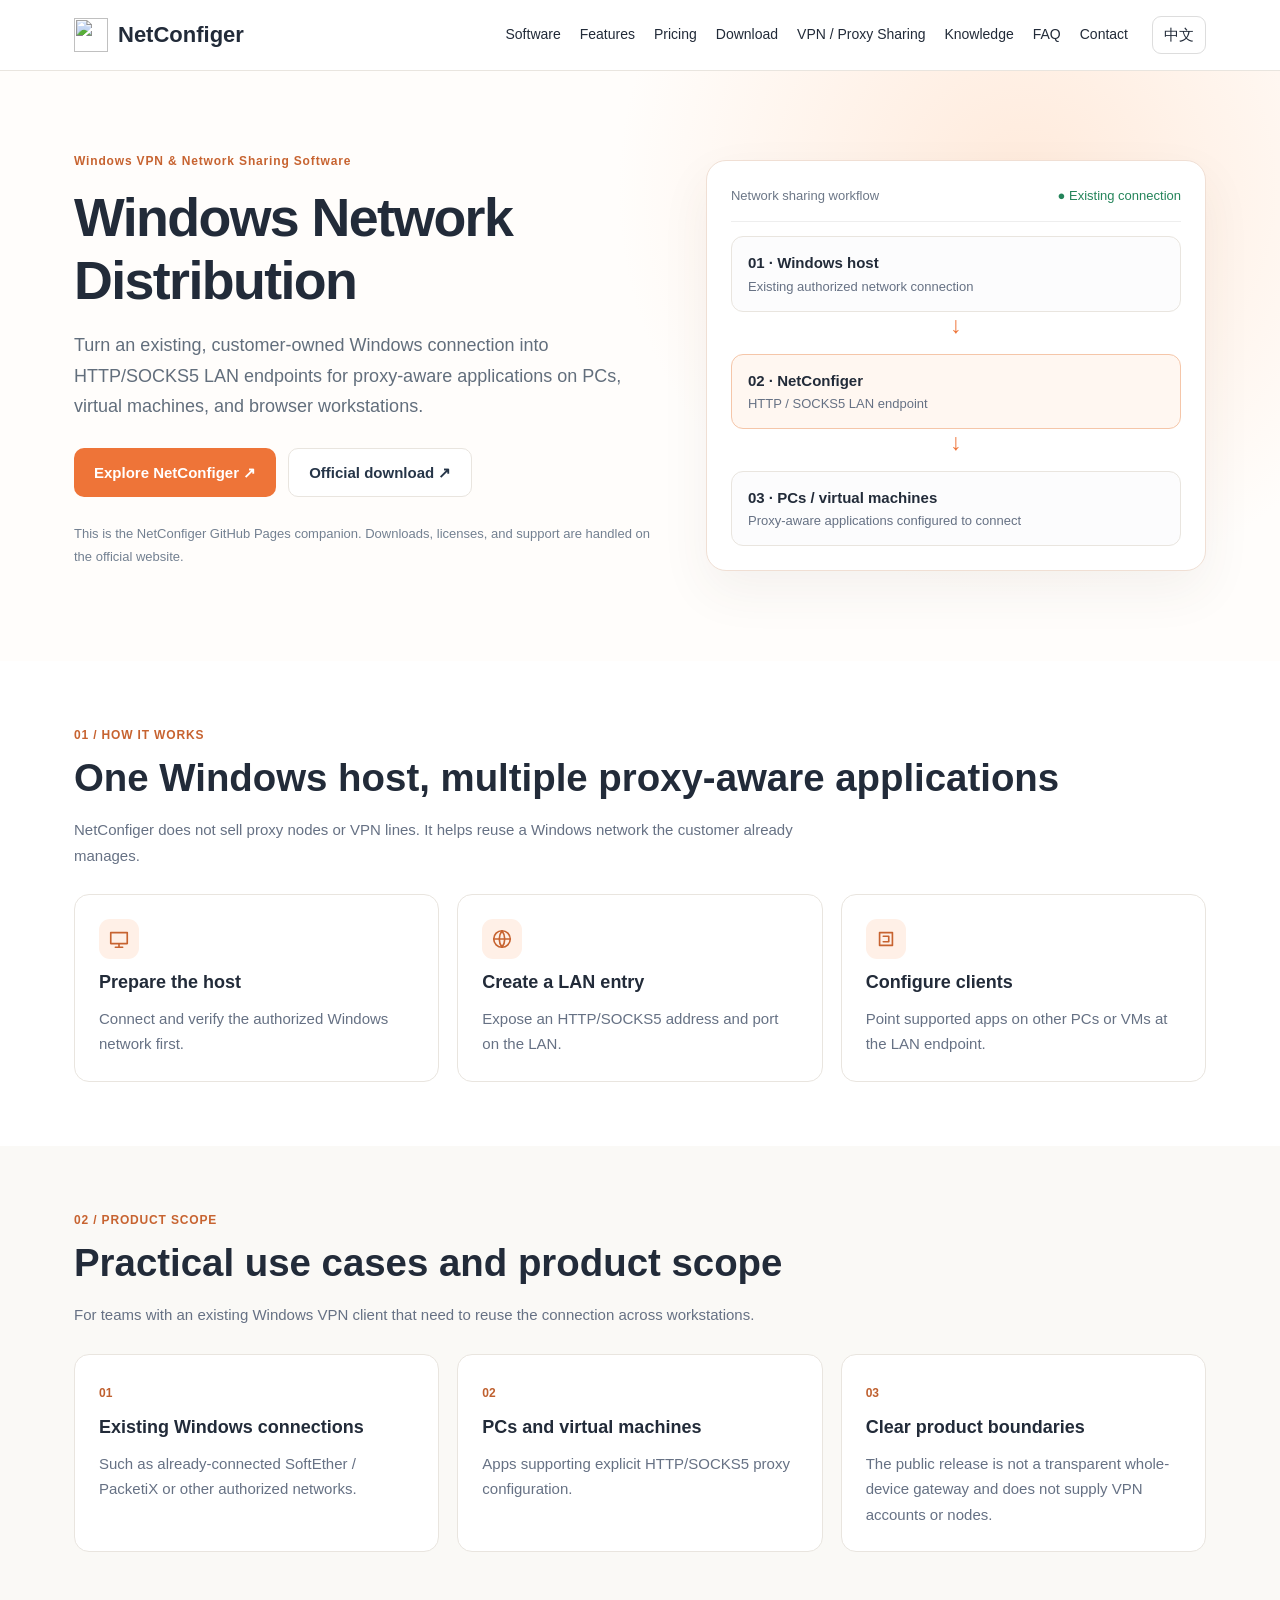
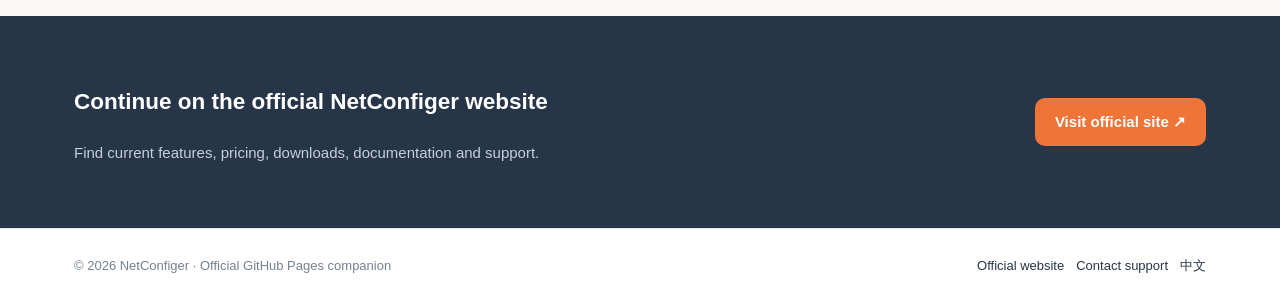
==== en.html @ 8b3f2f4a "Add files via upload" ====
<!doctype html><html lang="en"><head><meta charset="utf-8"><meta name="viewport" content="width=device-width,initial-scale=1"><title>Windows Network Distribution | NetConfiger</title><meta name="description" content="Turn an existing, customer-owned Windows connection into HTTP/SOCKS5 LAN endpoints for proxy-aware applications on PCs, virtual machines, and browser workstations."><link rel="icon" href="https://netconfiger.com/favicon.ico"><link rel="stylesheet" href="assets/site.css"><link rel="alternate" hreflang="zh-CN" href="https://netconfiger.github.io/netconfiger/index.html"><link rel="alternate" hreflang="en" href="https://netconfiger.github.io/netconfiger/en.html"></head><body><header class="header"><div class="wrap head"><a class="brand" href="https://netconfiger.com/"><img src="https://netconfiger.com/favicon.ico" alt="" width="34" height="34">NetConfiger</a><nav class="nav"><a href="https://netconfiger.com/">Software</a><a href="https://netconfiger.com/#features">Features</a><a href="https://netconfiger.com/#pricing">Pricing</a><a href="https://netconfiger.com/#download">Download</a><a href="https://netconfiger.com/">VPN / Proxy Sharing</a><a href="https://netconfiger.com/#knowledge">Knowledge</a><a href="https://netconfiger.com/#faq">FAQ</a><a href="https://netconfiger.com/#contact">Contact</a></nav><a class="lang" href="index.html" hreflang="zh-CN">中文</a></div></header><main><section class="hero"><div class="wrap hero-grid"><div><div class="eyebrow">Windows VPN & Network Sharing Software</div><h1>Windows Network Distribution</h1><p class="lead">Turn an existing, customer-owned Windows connection into HTTP/SOCKS5 LAN endpoints for proxy-aware applications on PCs, virtual machines, and browser workstations.</p><div class="actions"><a class="btn" href="https://netconfiger.com/">Explore NetConfiger ↗</a><a class="btn secondary" href="https://netconfiger.com/#download">Official download ↗</a></div><p class="small">This is the NetConfiger GitHub Pages companion. Downloads, licenses, and support are handled on the official website.</p></div><div class="panel"><div class="panel-title"><span>Network sharing workflow</span><span class="status">● Existing connection</span></div><div class="node "><b>01 · Windows host</b><span>Existing authorized network connection</span></div><div class="arrow">↓</div><div class="node accent"><b>02 · NetConfiger</b><span>HTTP / SOCKS5 LAN endpoint</span></div><div class="arrow">↓</div><div class="node "><b>03 · PCs / virtual machines</b><span>Proxy-aware applications configured to connect</span></div></div></div></section><section class="section white" id="features"><div class="wrap"><div class="eyebrow">01 / HOW IT WORKS</div><h2>One Windows host, multiple proxy-aware applications</h2><p class="intro">NetConfiger does not sell proxy nodes or VPN lines. It helps reuse a Windows network the customer already manages.</p><div class="cards"><article class="card"><span class="icon"><svg viewBox="0 0 24 24" aria-hidden="true"><path d="M3 5h18v12H3zM8 21h8M12 17v4"/></svg></span><h3>Prepare the host</h3><p>Connect and verify the authorized Windows network first.</p></article><article class="card"><span class="icon"><svg viewBox="0 0 24 24" aria-hidden="true"><circle cx="12" cy="12" r="9"/><path d="M3 12h18M12 3a15 15 0 0 1 0 18M12 3a15 15 0 0 0 0 18"/></svg></span><h3>Create a LAN entry</h3><p>Expose an HTTP/SOCKS5 address and port on the LAN.</p></article><article class="card"><span class="icon"><svg viewBox="0 0 24 24" aria-hidden="true"><path d="M5 5h14v14H5zM9 9h6v6H9"/></svg></span><h3>Configure clients</h3><p>Point supported apps on other PCs or VMs at the LAN endpoint.</p></article></div></div></section><section class="section"><div class="wrap"><div class="eyebrow">02 / PRODUCT SCOPE</div><h2>Practical use cases and product scope</h2><p class="intro">For teams with an existing Windows VPN client that need to reuse the connection across workstations.</p><div class="cards"><article class="card"><span class="number">01</span><h3>Existing Windows connections</h3><p>Such as already-connected SoftEther / PacketiX or other authorized networks.</p></article><article class="card"><span class="number">02</span><h3>PCs and virtual machines</h3><p>Apps supporting explicit HTTP/SOCKS5 proxy configuration.</p></article><article class="card"><span class="number">03</span><h3>Clear product boundaries</h3><p>The public release is not a transparent whole-device gateway and does not supply VPN accounts or nodes.</p></article></div></div></section><section class="cta"><div class="wrap"><div><h2>Continue on the official NetConfiger website</h2><p>Find current features, pricing, downloads, documentation and support.</p></div><a class="btn" href="https://netconfiger.com/">Visit official site ↗</a></div></section></main><footer class="footer"><div class="wrap foot"><span>© 2026 NetConfiger · Official GitHub Pages companion</span><span><a href="https://netconfiger.com/">Official website</a><a href="https://netconfiger.com/#contact">Contact support</a><a href="index.html">中文</a></span></div></footer></body></html>
---- assets/site.css ----
*{box-sizing:border-box}html{scroll-behavior:smooth}body{margin:0;background:#faf9f6;color:#222b39;font:15px/1.7 -apple-system,BlinkMacSystemFont,"Segoe UI","Microsoft YaHei",sans-serif}a{text-decoration:none;color:inherit}a:hover{color:#e66c30}.wrap{max-width:1180px;padding:0 24px;margin:auto}.header{background:#fff;border-bottom:1px solid #e9e5df;position:sticky;top:0;z-index:10}.head{min-height:70px;display:flex;align-items:center;gap:24px}.brand{font-size:22px;font-weight:800;display:flex;align-items:center;gap:10px;white-space:nowrap}.brand img{width:34px;height:34px;object-fit:contain}.nav{margin-left:auto;display:flex;gap:19px;align-items:center;font-size:14px}.nav a{white-space:nowrap}.lang{border:1px solid #ddd;border-radius:9px;padding:5px 11px}.hero{padding:80px 0;background:radial-gradient(circle at 80% 20%,#ffeadb,transparent 36%),#fffdfb}.hero-grid{display:grid;grid-template-columns:1.08fr .92fr;gap:45px;align-items:center}.eyebrow{font-weight:800;letter-spacing:.07em;color:#c76330;font-size:12px}.hero h1{font-size:clamp(38px,4.2vw,60px);line-height:1.17;letter-spacing:-.03em;margin:15px 0}.lead{font-size:18px;color:#626e7c}.actions{display:flex;flex-wrap:wrap;gap:12px;margin:26px 0}.btn{background:#ee7438;color:white!important;border-radius:10px;padding:11px 20px;font-weight:700;display:inline-flex;align-items:center;gap:7px}.btn.secondary{background:white;border:1px solid #e9e5df;color:#263548!important}.small{color:#738091;font-size:13px}.panel{background:white;border:1px solid #f0dfd4;border-radius:20px;padding:24px;box-shadow:0 20px 50px #4a3c2a10}.panel-title{display:flex;justify-content:space-between;gap:10px;font-size:13px;color:#6c7787;border-bottom:1px solid #eee;padding-bottom:14px}.status{color:#24845a}.node{background:#fcfcfd;border:1px solid #e9e5df;border-radius:12px;margin-top:14px;padding:13px 16px}.node.accent{background:#fff7f1;border-color:#f5c6a9}.node b,.node span{display:block}.node span{font-size:13px;color:#667184}.arrow{text-align:center;color:#ee7438;font-size:23px;line-height:1.2}.section{padding:64px 0}.section.white{background:white}.section h2{font-size:clamp(27px,3vw,39px);line-height:1.25;margin:9px 0 12px}.intro{color:#667184;max-width:760px}.cards{display:grid;grid-template-columns:repeat(3,1fr);gap:18px;margin-top:26px}.card{background:#fff;border:1px solid #e9e5df;border-radius:15px;padding:24px}.card h3{font-size:18px;margin:8px 0}.card p{margin:0;color:#667184}.icon{display:inline-flex;align-items:center;justify-content:center;width:40px;height:40px;border-radius:11px;background:#fff0e7;color:#c76330}.icon svg{width:22px;height:22px;stroke:currentColor;fill:none;stroke-width:1.8;stroke-linecap:round;stroke-linejoin:round}.number{color:#bf602f;font-size:12px;font-weight:800}.cta{background:#263548;color:white;padding:48px 0}.cta .wrap{display:flex;align-items:center;justify-content:space-between;gap:22px}.cta p{color:#c5d0dc}.footer{background:white;border-top:1px solid #e9e5df;padding:26px 0;color:#758091;font-size:13px}.foot{display:flex;justify-content:space-between;gap:20px;flex-wrap:wrap}.foot a{margin-left:12px;color:#263548}@media(max-width:1080px){.nav{gap:11px;font-size:12px}}@media(max-width:850px){.nav{display:none}.lang{margin-left:auto}.hero-grid{grid-template-columns:1fr}.cards{grid-template-columns:1fr}.cta .wrap{flex-direction:column;align-items:flex-start}.hero{padding:55px 0}}@media(max-width:480px){.wrap{padding:0 17px}.hero h1{font-size:36px}.lead{font-size:16px}.section{padding:48px 0}}
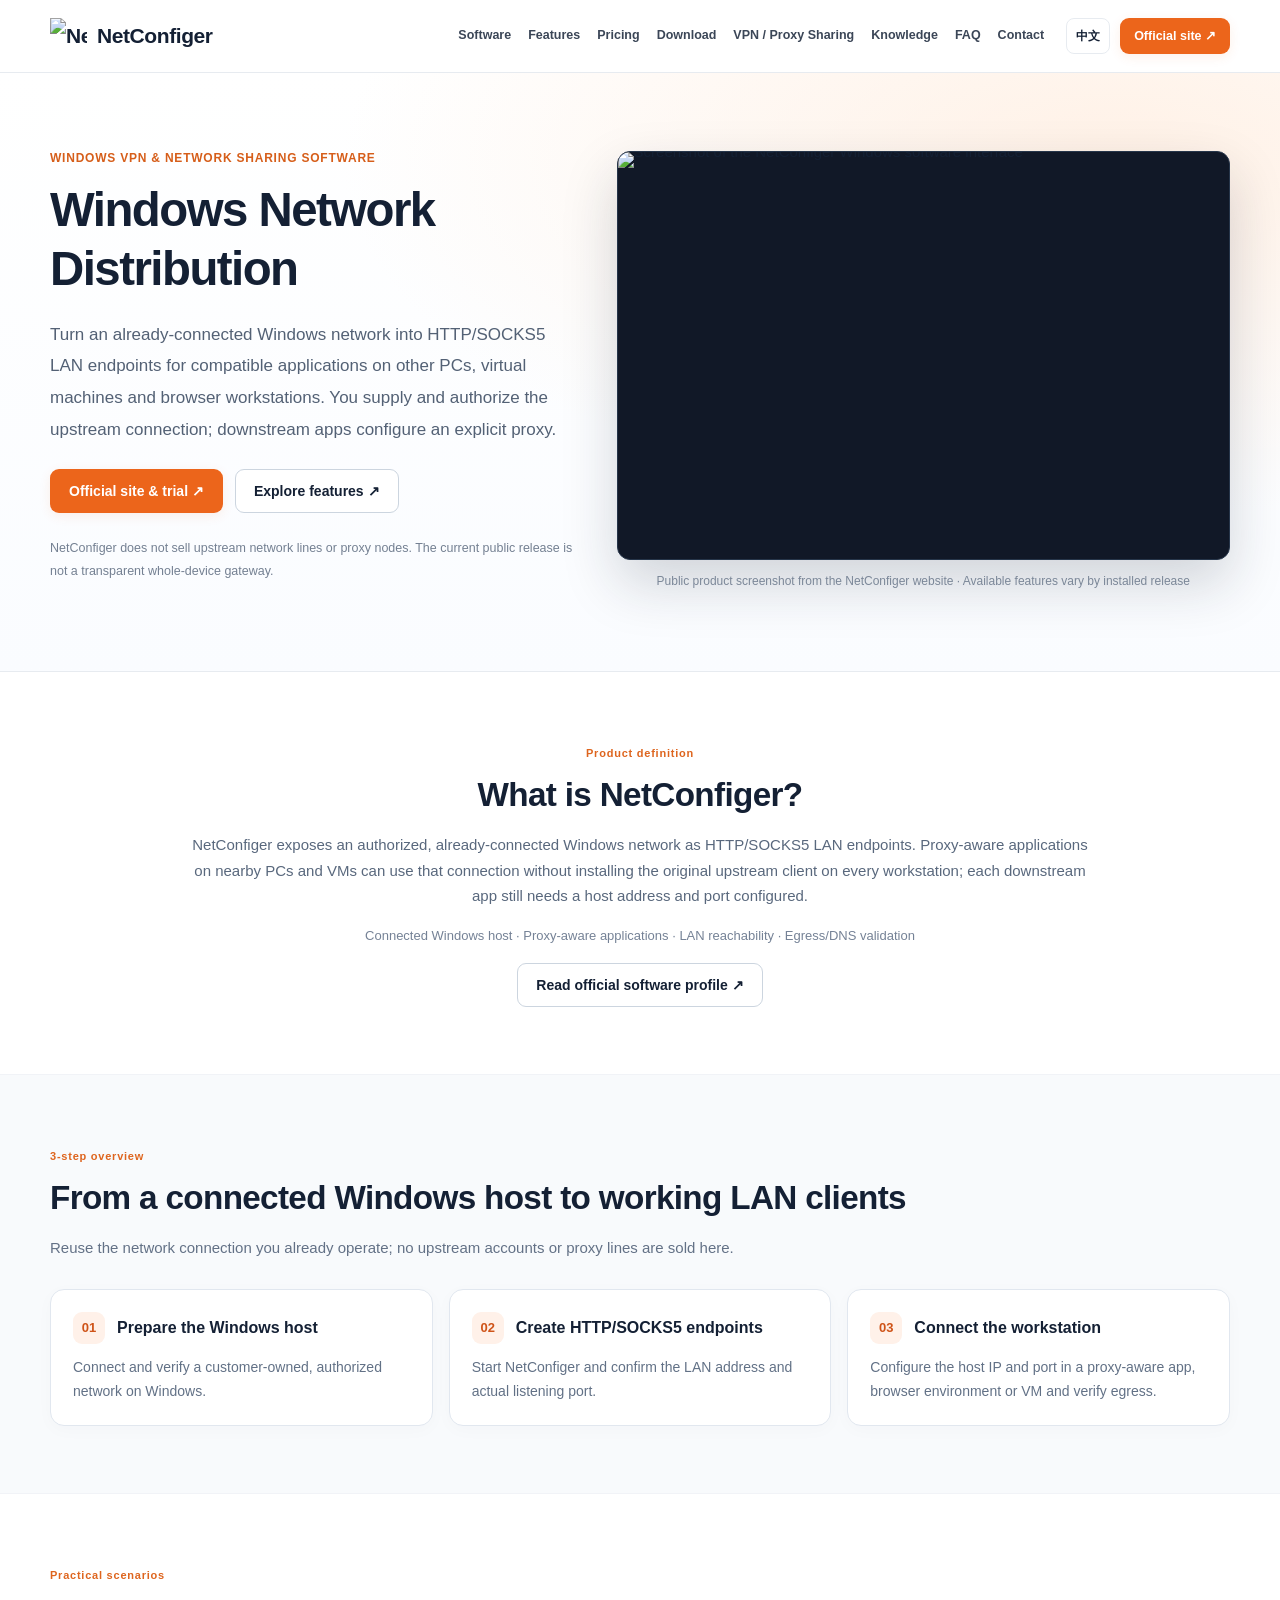
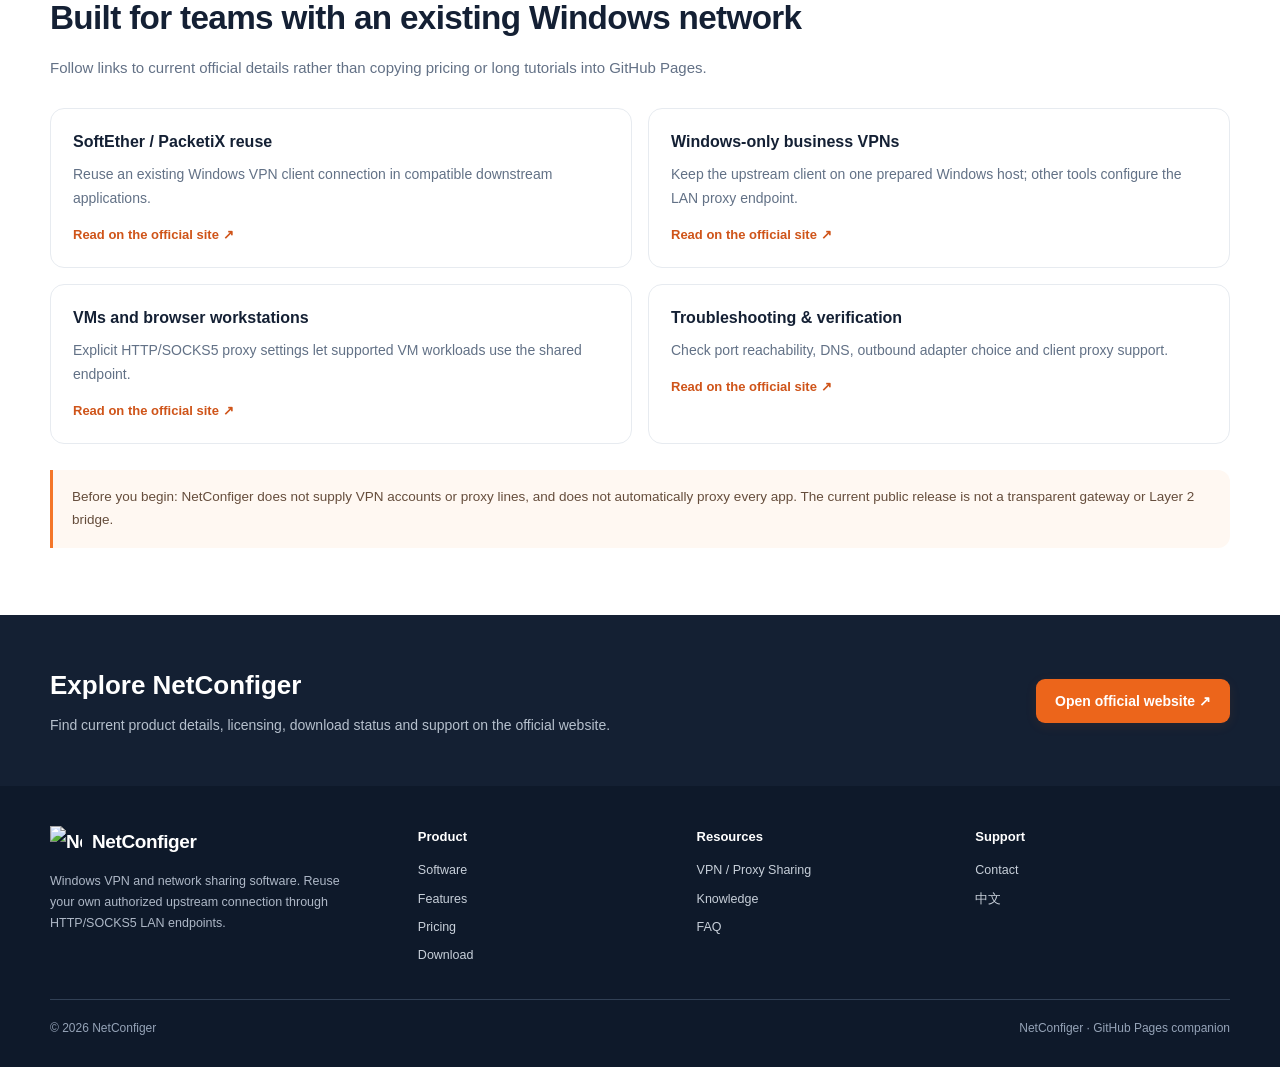
==== commit 73c73640: "Add files via upload" ====
--- a/en.html
+++ b/en.html
@@ -1 +1,43 @@
-<!doctype html><html lang="en"><head><meta charset="utf-8"><meta name="viewport" content="width=device-width,initial-scale=1"><title>Windows Network Distribution | NetConfiger</title><meta name="description" content="Turn an existing, customer-owned Windows connection into HTTP/SOCKS5 LAN endpoints for proxy-aware applications on PCs, virtual machines, and browser workstations."><link rel="icon" href="https://netconfiger.com/favicon.ico"><link rel="stylesheet" href="assets/site.css"><link rel="alternate" hreflang="zh-CN" href="https://netconfiger.github.io/netconfiger/index.html"><link rel="alternate" hreflang="en" href="https://netconfiger.github.io/netconfiger/en.html"></head><body><header class="header"><div class="wrap head"><a class="brand" href="https://netconfiger.com/"><img src="https://netconfiger.com/favicon.ico" alt="" width="34" height="34">NetConfiger</a><nav class="nav"><a href="https://netconfiger.com/">Software</a><a href="https://netconfiger.com/#features">Features</a><a href="https://netconfiger.com/#pricing">Pricing</a><a href="https://netconfiger.com/#download">Download</a><a href="https://netconfiger.com/">VPN / Proxy Sharing</a><a href="https://netconfiger.com/#knowledge">Knowledge</a><a href="https://netconfiger.com/#faq">FAQ</a><a href="https://netconfiger.com/#contact">Contact</a></nav><a class="lang" href="index.html" hreflang="zh-CN">中文</a></div></header><main><section class="hero"><div class="wrap hero-grid"><div><div class="eyebrow">Windows VPN & Network Sharing Software</div><h1>Windows Network Distribution</h1><p class="lead">Turn an existing, customer-owned Windows connection into HTTP/SOCKS5 LAN endpoints for proxy-aware applications on PCs, virtual machines, and browser workstations.</p><div class="actions"><a class="btn" href="https://netconfiger.com/">Explore NetConfiger ↗</a><a class="btn secondary" href="https://netconfiger.com/#download">Official download ↗</a></div><p class="small">This is the NetConfiger GitHub Pages companion. Downloads, licenses, and support are handled on the official website.</p></div><div class="panel"><div class="panel-title"><span>Network sharing workflow</span><span class="status">● Existing connection</span></div><div class="node "><b>01 · Windows host</b><span>Existing authorized network connection</span></div><div class="arrow">↓</div><div class="node accent"><b>02 · NetConfiger</b><span>HTTP / SOCKS5 LAN endpoint</span></div><div class="arrow">↓</div><div class="node "><b>03 · PCs / virtual machines</b><span>Proxy-aware applications configured to connect</span></div></div></div></section><section class="section white" id="features"><div class="wrap"><div class="eyebrow">01 / HOW IT WORKS</div><h2>One Windows host, multiple proxy-aware applications</h2><p class="intro">NetConfiger does not sell proxy nodes or VPN lines. It helps reuse a Windows network the customer already manages.</p><div class="cards"><article class="card"><span class="icon"><svg viewBox="0 0 24 24" aria-hidden="true"><path d="M3 5h18v12H3zM8 21h8M12 17v4"/></svg></span><h3>Prepare the host</h3><p>Connect and verify the authorized Windows network first.</p></article><article class="card"><span class="icon"><svg viewBox="0 0 24 24" aria-hidden="true"><circle cx="12" cy="12" r="9"/><path d="M3 12h18M12 3a15 15 0 0 1 0 18M12 3a15 15 0 0 0 0 18"/></svg></span><h3>Create a LAN entry</h3><p>Expose an HTTP/SOCKS5 address and port on the LAN.</p></article><article class="card"><span class="icon"><svg viewBox="0 0 24 24" aria-hidden="true"><path d="M5 5h14v14H5zM9 9h6v6H9"/></svg></span><h3>Configure clients</h3><p>Point supported apps on other PCs or VMs at the LAN endpoint.</p></article></div></div></section><section class="section"><div class="wrap"><div class="eyebrow">02 / PRODUCT SCOPE</div><h2>Practical use cases and product scope</h2><p class="intro">For teams with an existing Windows VPN client that need to reuse the connection across workstations.</p><div class="cards"><article class="card"><span class="number">01</span><h3>Existing Windows connections</h3><p>Such as already-connected SoftEther / PacketiX or other authorized networks.</p></article><article class="card"><span class="number">02</span><h3>PCs and virtual machines</h3><p>Apps supporting explicit HTTP/SOCKS5 proxy configuration.</p></article><article class="card"><span class="number">03</span><h3>Clear product boundaries</h3><p>The public release is not a transparent whole-device gateway and does not supply VPN accounts or nodes.</p></article></div></div></section><section class="cta"><div class="wrap"><div><h2>Continue on the official NetConfiger website</h2><p>Find current features, pricing, downloads, documentation and support.</p></div><a class="btn" href="https://netconfiger.com/">Visit official site ↗</a></div></section></main><footer class="footer"><div class="wrap foot"><span>© 2026 NetConfiger · Official GitHub Pages companion</span><span><a href="https://netconfiger.com/">Official website</a><a href="https://netconfiger.com/#contact">Contact support</a><a href="index.html">中文</a></span></div></footer></body></html>+<!doctype html>
+<html lang="en">
+<head>
+<meta charset="utf-8">
+<meta name="viewport" content="width=device-width, initial-scale=1">
+<meta name="nc-build" content="gh-pages-v5-20261022">
+<title>Windows VPN Sharing &amp; LAN Proxy Software | NetConfiger</title>
+<meta name="description" content="NetConfiger shares an already-connected, customer-owned Windows network as HTTP/SOCKS5 LAN endpoints for proxy-aware apps on other PCs, VMs and browser workstations.">
+<link rel="canonical" href="https://netconfiger.github.io/netconfiger/en.html">
+<link rel="alternate" hreflang="zh-CN" href="https://netconfiger.github.io/netconfiger/index.html">
+<link rel="alternate" hreflang="en" href="https://netconfiger.github.io/netconfiger/en.html">
+<link rel="alternate" hreflang="x-default" href="https://netconfiger.github.io/netconfiger/index.html">
+<meta property="og:type" content="website">
+<meta property="og:site_name" content="NetConfiger">
+<meta property="og:locale" content="en_US">
+<meta property="og:title" content="Windows VPN Sharing &amp; LAN Proxy Software | NetConfiger">
+<meta property="og:description" content="NetConfiger shares an already-connected, customer-owned Windows network as HTTP/SOCKS5 LAN endpoints for proxy-aware apps on other PCs, VMs and browser workstations.">
+<meta property="og:url" content="https://netconfiger.github.io/netconfiger/en.html">
+<meta property="og:image" content="https://netconfiger.com/icon.png">
+<meta name="twitter:card" content="summary">
+<link rel="icon" type="image/png" href="https://netconfiger.com/icon.png">
+<link rel="stylesheet" href="./assets/site.css">
+<script defer src="./assets/site.js"></script>
+</head>
+<body>
+<a class="skip" href="#main">Skip to content</a>
+<header class="header"><div class="container head">
+<a class="brand" href="https://netconfiger.com" aria-label="NetConfiger official website"><img src="https://netconfiger.com/icon.png" width="37" height="37" alt="NetConfiger"> <span>NetConfiger</span></a>
+<nav class="nav" id="primary-nav" aria-label="Primary navigation" data-menu><a href="https://netconfiger.com/software">Software</a><a href="https://netconfiger.com/features">Features</a><a href="https://netconfiger.com/pricing">Pricing</a><a href="https://netconfiger.com/download">Download</a><a href="https://netconfiger.com/vpn-sharing">VPN / Proxy Sharing</a><a href="https://netconfiger.com/knowledge">Knowledge</a><a href="https://netconfiger.com/faq">FAQ</a><a href="https://netconfiger.com/contact">Contact</a></nav>
+<div class="controls"><a class="lang" href="./index.html" hreflang="zh-CN" lang="zh-CN">中文</a><a class="btn smallbtn" href="https://netconfiger.com/download">Official site ↗</a><button class="menu-btn" type="button" aria-label="Menu" aria-controls="primary-nav" aria-expanded="false" data-menu-button><svg viewBox="0 0 24 24" aria-hidden="true"><path d="M4 6h16M4 12h16M4 18h16"/></svg></button></div>
+</div></header>
+<main id="main">
+<section class="hero"><div class="container hero-grid">
+<div><div class="eyebrow">Windows VPN &amp; network sharing software</div><h1>Windows Network Distribution</h1><p class="lead">Turn an already-connected Windows network into HTTP/SOCKS5 LAN endpoints for compatible applications on other PCs, virtual machines and browser workstations. You supply and authorize the upstream connection; downstream apps configure an explicit proxy.</p><div class="action"><a class="btn" href="https://netconfiger.com/download">Official site &amp; trial ↗</a><a class="btn outline" href="https://netconfiger.com/features">Explore features ↗</a></div><p class="fine">NetConfiger does not sell upstream network lines or proxy nodes. The current public release is not a transparent whole-device gateway.</p></div>
+<figure class="product-figure"><div class="screenshot"><img data-product-shot src="https://netconfiger.com/app-screenshot.png" alt="Screenshot of the NetConfiger Windows software interface" width="1000" height="666" loading="eager" fetchpriority="high"><div class="shot-fallback">Product screenshot is temporarily unavailable. Check the official website for current product details. <a href="https://netconfiger.com/software">Read official software profile ↗</a></div></div><figcaption>Public product screenshot from the NetConfiger website · Available features vary by installed release</figcaption></figure>
+</div></section>
+<section class="section"><div class="container definition"><span class="kicker">Product definition</span><h2>What is NetConfiger?</h2><p>NetConfiger exposes an authorized, already-connected Windows network as HTTP/SOCKS5 LAN endpoints. Proxy-aware applications on nearby PCs and VMs can use that connection without installing the original upstream client on every workstation; each downstream app still needs a host address and port configured.</p><p class="subtle">Connected Windows host · Proxy-aware applications · LAN reachability · Egress/DNS validation</p><a href="https://netconfiger.com/software" class="btn outline">Read official software profile ↗</a></div></section>
+<section class="section alt" id="how"><div class="container"><span class="kicker">3-step overview</span><h2>From a connected Windows host to working LAN clients</h2><p class="intro">Reuse the network connection you already operate; no upstream accounts or proxy lines are sold here.</p><div class="steps"><article class="step"><div class="step-top"><span class="num">01</span><h3>Prepare the Windows host</h3></div><p>Connect and verify a customer-owned, authorized network on Windows.</p></article><article class="step"><div class="step-top"><span class="num">02</span><h3>Create HTTP/SOCKS5 endpoints</h3></div><p>Start NetConfiger and confirm the LAN address and actual listening port.</p></article><article class="step"><div class="step-top"><span class="num">03</span><h3>Connect the workstation</h3></div><p>Configure the host IP and port in a proxy-aware app, browser environment or VM and verify egress.</p></article></div></div></section>
+<section class="section"><div class="container"><span class="kicker">Practical scenarios</span><h2>Built for teams with an existing Windows network</h2><p class="intro">Follow links to current official details rather than copying pricing or long tutorials into GitHub Pages.</p><div class="applications"><article class="use"><h3>SoftEther / PacketiX reuse</h3><p>Reuse an existing Windows VPN client connection in compatible downstream applications.</p><a href="https://netconfiger.com/vpn-sharing">Read on the official site ↗</a></article><article class="use"><h3>Windows-only business VPNs</h3><p>Keep the upstream client on one prepared Windows host; other tools configure the LAN proxy endpoint.</p><a href="https://netconfiger.com/knowledge">Read on the official site ↗</a></article><article class="use"><h3>VMs and browser workstations</h3><p>Explicit HTTP/SOCKS5 proxy settings let supported VM workloads use the shared endpoint.</p><a href="https://netconfiger.com/features">Read on the official site ↗</a></article><article class="use"><h3>Troubleshooting &amp; verification</h3><p>Check port reachability, DNS, outbound adapter choice and client proxy support.</p><a href="https://netconfiger.com/faq">Read on the official site ↗</a></article></div><div class="scope">Before you begin: NetConfiger does not supply VPN accounts or proxy lines, and does not automatically proxy every app. The current public release is not a transparent gateway or Layer 2 bridge.</div></div></section>
+<section class="cta"><div class="container cta-inner"><div><h2>Explore NetConfiger</h2><p>Find current product details, licensing, download status and support on the official website.</p></div><a class="btn" href="https://netconfiger.com">Open official website ↗</a></div></section>
+</main>
+<footer class="footer"><div class="container"><div class="footer-top"><div><a class="brand" href="https://netconfiger.com"><img src="https://netconfiger.com/icon.png" alt="NetConfiger" width="32" height="32"><span>NetConfiger</span></a><p>Windows VPN and network sharing software. Reuse your own authorized upstream connection through HTTP/SOCKS5 LAN endpoints.</p></div><div class="footer-col"><h3>Product</h3><a href="https://netconfiger.com/software">Software</a><a href="https://netconfiger.com/features">Features</a><a href="https://netconfiger.com/pricing">Pricing</a><a href="https://netconfiger.com/download">Download</a></div><div class="footer-col"><h3>Resources</h3><a href="https://netconfiger.com/vpn-sharing">VPN / Proxy Sharing</a><a href="https://netconfiger.com/knowledge">Knowledge</a><a href="https://netconfiger.com/faq">FAQ</a></div><div class="footer-col"><h3>Support</h3><a href="https://netconfiger.com/contact">Contact</a><a href="./index.html">中文</a></div></div><div class="footer-bottom"><span>© 2026 NetConfiger</span><span>NetConfiger · GitHub Pages companion</span></div></div></footer>
+</body></html>
--- a/assets/site.css
+++ b/assets/site.css
@@ -1 +1,2 @@
-*{box-sizing:border-box}html{scroll-behavior:smooth}body{margin:0;background:#faf9f6;color:#222b39;font:15px/1.7 -apple-system,BlinkMacSystemFont,"Segoe UI","Microsoft YaHei",sans-serif}a{text-decoration:none;color:inherit}a:hover{color:#e66c30}.wrap{max-width:1180px;padding:0 24px;margin:auto}.header{background:#fff;border-bottom:1px solid #e9e5df;position:sticky;top:0;z-index:10}.head{min-height:70px;display:flex;align-items:center;gap:24px}.brand{font-size:22px;font-weight:800;display:flex;align-items:center;gap:10px;white-space:nowrap}.brand img{width:34px;height:34px;object-fit:contain}.nav{margin-left:auto;display:flex;gap:19px;align-items:center;font-size:14px}.nav a{white-space:nowrap}.lang{border:1px solid #ddd;border-radius:9px;padding:5px 11px}.hero{padding:80px 0;background:radial-gradient(circle at 80% 20%,#ffeadb,transparent 36%),#fffdfb}.hero-grid{display:grid;grid-template-columns:1.08fr .92fr;gap:45px;align-items:center}.eyebrow{font-weight:800;letter-spacing:.07em;color:#c76330;font-size:12px}.hero h1{font-size:clamp(38px,4.2vw,60px);line-height:1.17;letter-spacing:-.03em;margin:15px 0}.lead{font-size:18px;color:#626e7c}.actions{display:flex;flex-wrap:wrap;gap:12px;margin:26px 0}.btn{background:#ee7438;color:white!important;border-radius:10px;padding:11px 20px;font-weight:700;display:inline-flex;align-items:center;gap:7px}.btn.secondary{background:white;border:1px solid #e9e5df;color:#263548!important}.small{color:#738091;font-size:13px}.panel{background:white;border:1px solid #f0dfd4;border-radius:20px;padding:24px;box-shadow:0 20px 50px #4a3c2a10}.panel-title{display:flex;justify-content:space-between;gap:10px;font-size:13px;color:#6c7787;border-bottom:1px solid #eee;padding-bottom:14px}.status{color:#24845a}.node{background:#fcfcfd;border:1px solid #e9e5df;border-radius:12px;margin-top:14px;padding:13px 16px}.node.accent{background:#fff7f1;border-color:#f5c6a9}.node b,.node span{display:block}.node span{font-size:13px;color:#667184}.arrow{text-align:center;color:#ee7438;font-size:23px;line-height:1.2}.section{padding:64px 0}.section.white{background:white}.section h2{font-size:clamp(27px,3vw,39px);line-height:1.25;margin:9px 0 12px}.intro{color:#667184;max-width:760px}.cards{display:grid;grid-template-columns:repeat(3,1fr);gap:18px;margin-top:26px}.card{background:#fff;border:1px solid #e9e5df;border-radius:15px;padding:24px}.card h3{font-size:18px;margin:8px 0}.card p{margin:0;color:#667184}.icon{display:inline-flex;align-items:center;justify-content:center;width:40px;height:40px;border-radius:11px;background:#fff0e7;color:#c76330}.icon svg{width:22px;height:22px;stroke:currentColor;fill:none;stroke-width:1.8;stroke-linecap:round;stroke-linejoin:round}.number{color:#bf602f;font-size:12px;font-weight:800}.cta{background:#263548;color:white;padding:48px 0}.cta .wrap{display:flex;align-items:center;justify-content:space-between;gap:22px}.cta p{color:#c5d0dc}.footer{background:white;border-top:1px solid #e9e5df;padding:26px 0;color:#758091;font-size:13px}.foot{display:flex;justify-content:space-between;gap:20px;flex-wrap:wrap}.foot a{margin-left:12px;color:#263548}@media(max-width:1080px){.nav{gap:11px;font-size:12px}}@media(max-width:850px){.nav{display:none}.lang{margin-left:auto}.hero-grid{grid-template-columns:1fr}.cards{grid-template-columns:1fr}.cta .wrap{flex-direction:column;align-items:flex-start}.hero{padding:55px 0}}@media(max-width:480px){.wrap{padding:0 17px}.hero h1{font-size:36px}.lead{font-size:16px}.section{padding:48px 0}}+/* NetConfiger GitHub Pages companion. One source of styles, 2026-10-22. */
+:root{--ink:#142034;--muted:#647084;--line:#e7ebf0;--paper:#fff;--tint:#f8fafc;--accent:#f47629;--accent2:#ec651b;--navy:#121c2d;--max:1180px;--radius:14px}*{box-sizing:border-box}html{scroll-behavior:smooth;scroll-padding-top:85px}body{margin:0;background:var(--paper);color:var(--ink);font:15px/1.7 -apple-system,BlinkMacSystemFont,"Segoe UI","Microsoft YaHei","PingFang SC",sans-serif;-webkit-font-smoothing:antialiased}img{max-width:100%;height:auto}a{color:inherit;text-decoration:none}a:hover{color:var(--accent2)}button{font:inherit}a:focus-visible,button:focus-visible{outline:3px solid var(--accent);outline-offset:3px}.container{width:min(var(--max),calc(100% - 48px));margin-inline:auto}.skip{position:absolute;left:10px;top:-100px;background:#fff;color:#111;padding:10px 12px;z-index:99}.skip:focus{top:10px}.header{position:sticky;top:0;z-index:40;background:rgba(255,255,255,.97);border-bottom:1px solid var(--line);backdrop-filter:blur(12px)}.head{min-height:72px;display:flex;gap:18px;align-items:center}.brand{font-weight:780;font-size:21px;letter-spacing:-.02em;white-space:nowrap;display:inline-flex;gap:10px;align-items:center;flex-shrink:0}.brand img{width:37px;height:37px;object-fit:contain}.nav{display:flex;align-items:center;gap:17px;margin-left:auto;white-space:nowrap}.nav a{font-size:12.5px;font-weight:600;color:#3b4657}.nav a:hover{color:var(--accent2)}.controls{display:flex;align-items:center;gap:10px;margin-left:4px}.lang{font-weight:700;padding:7px 9px;border:1px solid var(--line);border-radius:8px;font-size:12px;white-space:nowrap}.btn{display:inline-flex;justify-content:center;align-items:center;gap:8px;min-height:44px;padding:10px 18px;border-radius:9px;border:1px solid transparent;background:var(--accent2);color:white!important;font-size:14px;font-weight:750;line-height:1.3;box-shadow:0 3px 12px #e55c1518}.btn:hover{background:#c94d10}.btn.outline{background:#fff;color:var(--ink)!important;border-color:#ccd5df;box-shadow:none}.btn.outline:hover{border-color:var(--accent);color:var(--accent2)!important}.btn.smallbtn{min-height:36px;padding:8px 13px;font-size:12.5px;white-space:nowrap}.menu-btn{display:none;align-items:center;justify-content:center;border:1px solid var(--line);border-radius:9px;background:#fff;width:42px;height:40px;cursor:pointer}.menu-btn svg{width:20px;height:20px;fill:none;stroke:currentColor;stroke-width:2;stroke-linecap:round}.hero{background:radial-gradient(ellipse at 87% 15%,#fff1e6 0%,transparent 49%),linear-gradient(180deg,#fff,#fafcff);padding:75px 0 76px;border-bottom:1px solid var(--line)}.hero-grid{display:grid;grid-template-columns:minmax(0,.92fr) minmax(0,1.08fr);align-items:center;gap:44px}.eyebrow{font-size:12px;letter-spacing:.065em;text-transform:uppercase;color:#d65e1a;font-weight:800}.hero h1{font-size:clamp(35px,3.7vw,52px);line-height:1.24;letter-spacing:-.032em;margin:13px 0 20px}.lead{font-size:17px;color:#536175;line-height:1.86;max-width:570px}.action{display:flex;align-items:center;gap:12px;flex-wrap:wrap;margin:24px 0}.fine{color:#748092;font-size:12.5px;line-height:1.8}.product-figure{margin:0}.screenshot{background:#111827;border:1px solid #26354a;border-radius:13px;overflow:hidden;box-shadow:0 24px 55px rgba(23,32,50,.18);line-height:0}.screenshot img{width:100%;display:block;aspect-ratio:1000/666;object-fit:contain}.shot-fallback{display:none;color:#e8edf4;padding:28px;line-height:1.6}.screenshot.is-missing img{display:none}.screenshot.is-missing .shot-fallback{display:block}.product-figure figcaption{font-size:12px;color:#7b8798;margin:11px 0 0;text-align:center}.section{padding:67px 0}.section.alt{background:var(--tint);border-top:1px solid #f1f3f7;border-bottom:1px solid #f1f3f7}.kicker{font-weight:850;letter-spacing:.07em;color:#de651e;font-size:11px}.section h2{font-size:clamp(24px,2.6vw,34px);letter-spacing:-.02em;line-height:1.35;margin:9px 0 14px}.intro{color:#637186;font-size:15px;max-width:840px;margin:0 0 28px}.definition{max-width:900px;margin:auto;text-align:center}.definition p{color:#59687d;margin:0 0 16px}.definition .subtle{font-size:13px;color:#758296}.steps{display:grid;grid-template-columns:repeat(3,minmax(0,1fr));gap:16px}.step{background:#fff;border:1px solid #e1e7ef;border-radius:var(--radius);padding:22px;box-shadow:0 4px 18px rgba(38,59,85,.025)}.step-top{display:flex;align-items:center;gap:12px;margin-bottom:12px}.num{display:inline-grid;place-items:center;width:32px;height:32px;background:#fff1e9;color:#cf5419;border-radius:9px;font-weight:800;font-size:13px}.step h3,.use h3{font-size:16px;margin:0;line-height:1.5}.step p,.use p{font-size:14px;color:#627186;margin:0}.applications{display:grid;grid-template-columns:repeat(2,minmax(0,1fr));gap:16px}.use{padding:21px 22px;border:1px solid var(--line);border-radius:var(--radius);background:white}.use h3{margin-bottom:9px}.use a{font-size:13px;font-weight:700;color:#cf5419;display:inline-block;margin-top:13px}.scope{border-left:3px solid var(--accent);padding:16px 19px;background:#fff8f2;border-radius:0 12px 12px 0;margin-top:26px;color:#654d3c;font-size:13.5px}.cta{background:#142033;color:#fff;padding:48px 0}.cta-inner{display:flex;justify-content:space-between;gap:26px;align-items:center}.cta h2{font-size:26px;margin:0 0 7px}.cta p{margin:0;color:#b6c0cd;font-size:14px}.cta .btn{flex-shrink:0}.footer{background:#0e192a;color:#c8d0da;padding:40px 0 28px}.footer-top{display:grid;grid-template-columns:1.35fr 1fr 1fr 1fr;gap:24px;padding-bottom:26px}.footer h3{font-size:13px;color:#fff;margin:0 0 12px}.footer .brand{color:#fff;font-size:19px}.footer .brand img{width:32px;height:32px}.footer p{font-size:12.5px;color:#aeb8c7;margin:12px 0;max-width:315px}.footer-col a{display:block;font-size:12.5px;margin:7px 0;color:#c8d0da}.footer-col a:hover{color:#fff}.footer-bottom{display:flex;justify-content:space-between;gap:12px;border-top:1px solid #314055;padding-top:18px;font-size:12px;color:#95a3b7}.legacy{padding:4rem 1.5rem;max-width:760px;margin:auto;text-align:center}.legacy a{color:#b74a12;text-decoration:underline}@media(max-width:1180px){.head{gap:12px}.nav{gap:10px}.nav a{font-size:11.5px}.brand{font-size:19px}}@media(max-width:1030px){.nav{display:none;position:absolute;top:calc(100% - 1px);left:0;right:0;background:#fff;border-bottom:1px solid var(--line);padding:13px 22px 19px;box-shadow:0 16px 25px rgba(10,28,48,.08);flex-wrap:wrap;white-space:normal;gap:0}.nav a{width:50%;display:block;padding:11px 12px;font-size:14px;border-bottom:1px solid #f2f3f5}.nav.is-open{display:flex}.controls{margin-left:auto}.menu-btn{display:inline-flex}}@media(max-width:820px){.hero{padding:49px 0 53px}.hero-grid{grid-template-columns:1fr;gap:25px}.hero h1{font-size:39px}.lead{font-size:16px}.product-figure{max-width:690px}.steps{grid-template-columns:1fr}.step{padding:18px 20px}.section{padding:50px 0}.footer-top{grid-template-columns:repeat(2,1fr)}.cta-inner{flex-direction:column;align-items:flex-start}}@media(max-width:520px){.container{width:calc(100% - 34px)}.head{min-height:62px}.brand{font-size:18px}.brand img{width:32px;height:32px}.smallbtn{display:none!important}.hero{padding:40px 0 42px}.hero h1{font-size:33px}.lead{font-size:15px}.action{gap:10px}.action .btn{flex:1;min-width:135px;padding-inline:11px}.applications{grid-template-columns:1fr}.section h2{font-size:25px}.footer-top{grid-template-columns:1fr 1fr}.footer-top>:first-child{grid-column:1/-1}.footer-bottom{flex-direction:column}.nav a{width:100%}.product-figure{max-width:100%}.shot-fallback{padding:18px}}@media(prefers-reduced-motion:reduce){html{scroll-behavior:auto}}
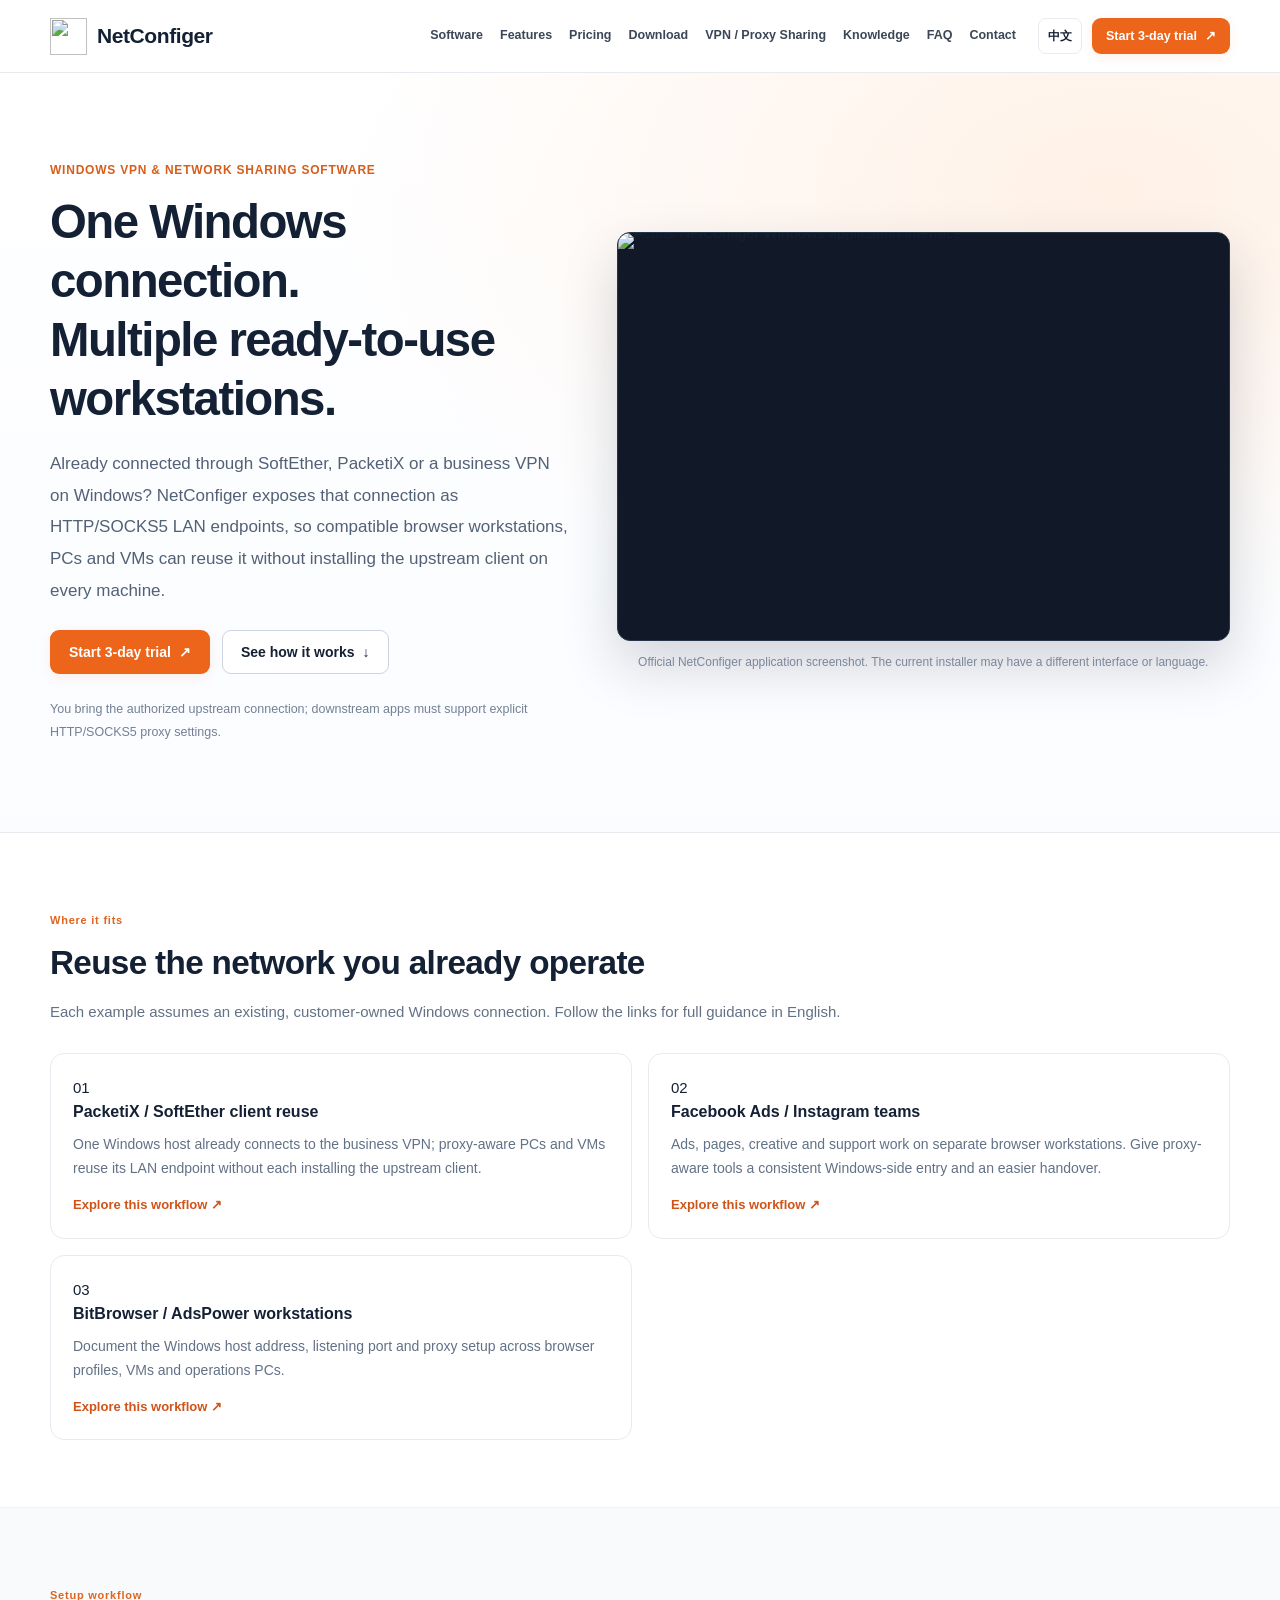
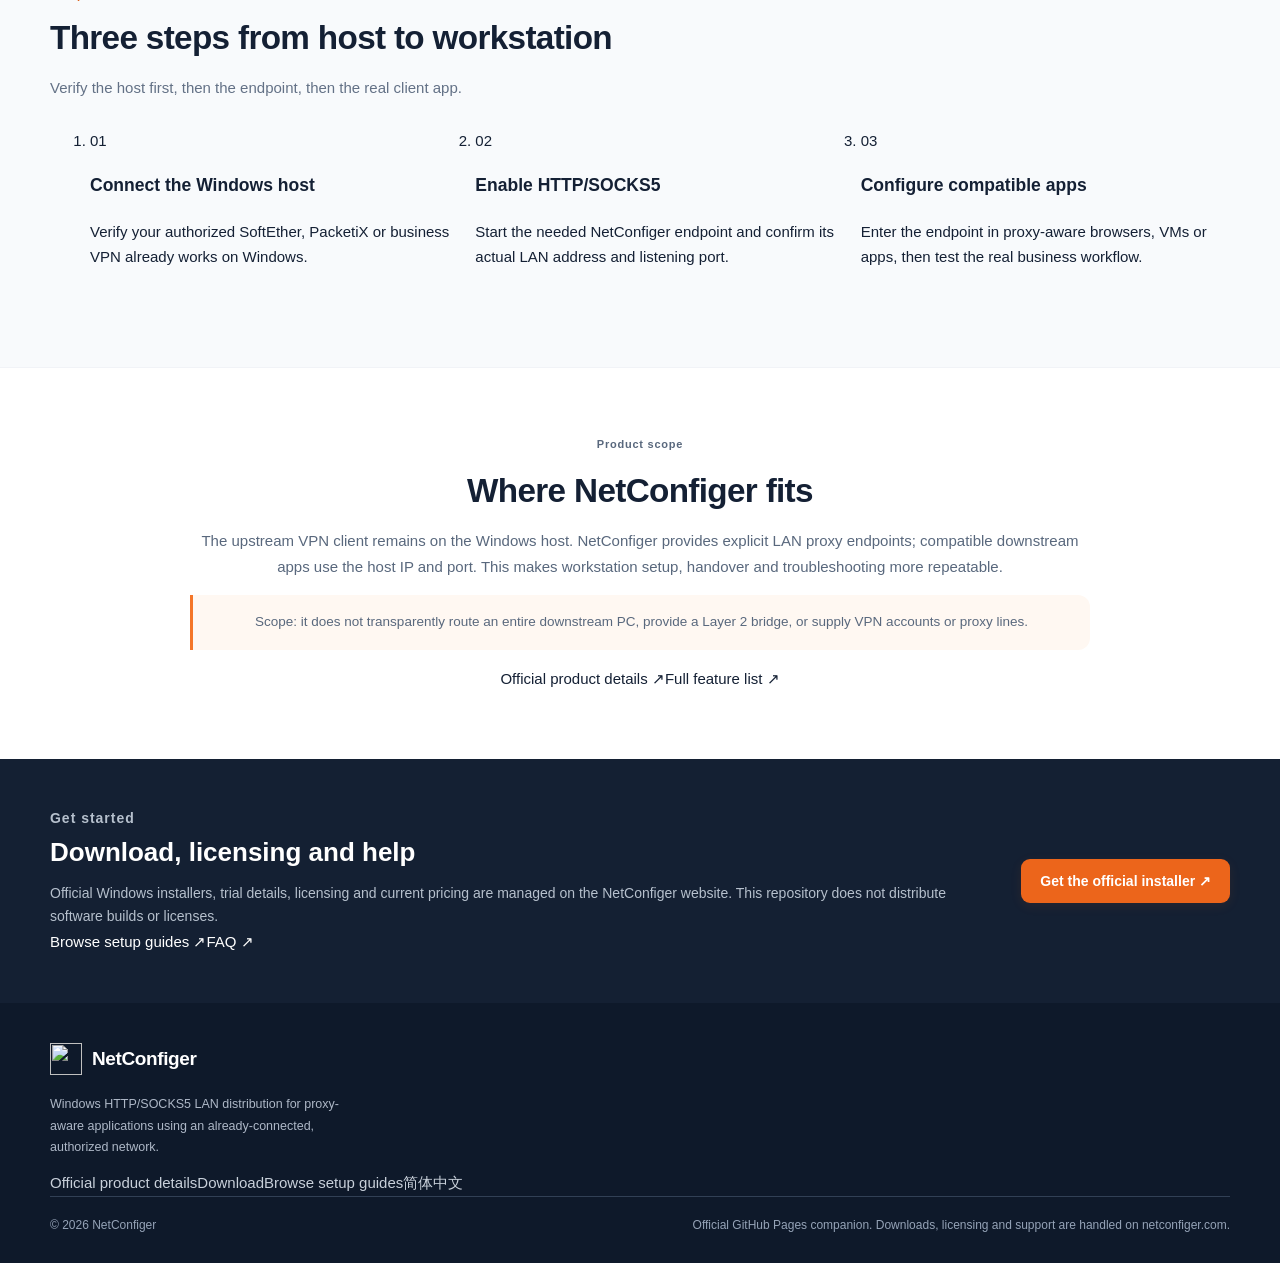
==== commit 5c36cc70: "Add files via upload" ====
--- a/en.html
+++ b/en.html
@@ -1,43 +1,73 @@
 <!doctype html>
 <html lang="en">
 <head>
-<meta charset="utf-8">
-<meta name="viewport" content="width=device-width, initial-scale=1">
-<meta name="nc-build" content="gh-pages-v5-20261022">
-<title>Windows VPN Sharing &amp; LAN Proxy Software | NetConfiger</title>
-<meta name="description" content="NetConfiger shares an already-connected, customer-owned Windows network as HTTP/SOCKS5 LAN endpoints for proxy-aware apps on other PCs, VMs and browser workstations.">
-<link rel="canonical" href="https://netconfiger.github.io/netconfiger/en.html">
-<link rel="alternate" hreflang="zh-CN" href="https://netconfiger.github.io/netconfiger/index.html">
-<link rel="alternate" hreflang="en" href="https://netconfiger.github.io/netconfiger/en.html">
-<link rel="alternate" hreflang="x-default" href="https://netconfiger.github.io/netconfiger/index.html">
-<meta property="og:type" content="website">
-<meta property="og:site_name" content="NetConfiger">
-<meta property="og:locale" content="en_US">
-<meta property="og:title" content="Windows VPN Sharing &amp; LAN Proxy Software | NetConfiger">
-<meta property="og:description" content="NetConfiger shares an already-connected, customer-owned Windows network as HTTP/SOCKS5 LAN endpoints for proxy-aware apps on other PCs, VMs and browser workstations.">
-<meta property="og:url" content="https://netconfiger.github.io/netconfiger/en.html">
-<meta property="og:image" content="https://netconfiger.com/icon.png">
-<meta name="twitter:card" content="summary">
-<link rel="icon" type="image/png" href="https://netconfiger.com/icon.png">
-<link rel="stylesheet" href="./assets/site.css">
-<script defer src="./assets/site.js"></script>
+  <meta charset="utf-8">
+  <meta name="viewport" content="width=device-width, initial-scale=1">
+  <meta name="nc-build" content="gh-pages-v6-20261022">
+  <title>Windows VPN Sharing &amp; HTTP/SOCKS5 LAN Proxy | NetConfiger</title>
+  <meta name="description" content="Share an already-connected Windows VPN with proxy-aware team PCs, Facebook Ads browser workstations and VMs via NetConfiger HTTP/SOCKS5 LAN endpoints.">
+  <meta name="theme-color" content="#f7f8fa">
+  <link rel="canonical" href="https://netconfiger.github.io/netconfiger/en.html">
+  <link rel="alternate" hreflang="zh-CN" href="https://netconfiger.github.io/netconfiger/index.html">
+  <link rel="alternate" hreflang="en" href="https://netconfiger.github.io/netconfiger/en.html">
+  <link rel="alternate" hreflang="x-default" href="https://netconfiger.github.io/netconfiger/index.html">
+  <meta property="og:type" content="website">
+  <meta property="og:site_name" content="NetConfiger">
+  <meta property="og:locale" content="en_US">
+  <meta property="og:title" content="Windows VPN Sharing &amp; HTTP/SOCKS5 LAN Proxy | NetConfiger">
+  <meta property="og:description" content="Share an already-connected Windows VPN with proxy-aware team PCs, Facebook Ads browser workstations and VMs via NetConfiger HTTP/SOCKS5 LAN endpoints.">
+  <meta property="og:url" content="https://netconfiger.github.io/netconfiger/en.html">
+  <meta property="og:image" content="https://netconfiger.com/icon.png">
+  <meta name="twitter:card" content="summary">
+  <link rel="icon" type="image/png" href="https://netconfiger.com/icon.png">
+  <link rel="stylesheet" href="./assets/site.css">
+  <script src="./assets/site.js" defer></script>
 </head>
 <body>
 <a class="skip" href="#main">Skip to content</a>
-<header class="header"><div class="container head">
-<a class="brand" href="https://netconfiger.com" aria-label="NetConfiger official website"><img src="https://netconfiger.com/icon.png" width="37" height="37" alt="NetConfiger"> <span>NetConfiger</span></a>
-<nav class="nav" id="primary-nav" aria-label="Primary navigation" data-menu><a href="https://netconfiger.com/software">Software</a><a href="https://netconfiger.com/features">Features</a><a href="https://netconfiger.com/pricing">Pricing</a><a href="https://netconfiger.com/download">Download</a><a href="https://netconfiger.com/vpn-sharing">VPN / Proxy Sharing</a><a href="https://netconfiger.com/knowledge">Knowledge</a><a href="https://netconfiger.com/faq">FAQ</a><a href="https://netconfiger.com/contact">Contact</a></nav>
-<div class="controls"><a class="lang" href="./index.html" hreflang="zh-CN" lang="zh-CN">中文</a><a class="btn smallbtn" href="https://netconfiger.com/download">Official site ↗</a><button class="menu-btn" type="button" aria-label="Menu" aria-controls="primary-nav" aria-expanded="false" data-menu-button><svg viewBox="0 0 24 24" aria-hidden="true"><path d="M4 6h16M4 12h16M4 18h16"/></svg></button></div>
-</div></header>
+<header class="header">
+  <div class="container head">
+    <a class="brand" href="https://netconfiger.com" aria-label="NetConfiger official website"><img src="https://netconfiger.com/icon.png" width="34" height="34" alt="" decoding="async" referrerpolicy="no-referrer"><span>NetConfiger</span></a>
+    <nav class="nav" id="primary-nav" aria-label="Primary navigation" data-menu><a href="https://netconfiger.com/software">Software</a><a href="https://netconfiger.com/features">Features</a><a href="https://netconfiger.com/pricing">Pricing</a><a href="https://netconfiger.com/download">Download</a><a href="https://netconfiger.com/vpn-sharing">VPN / Proxy Sharing</a><a href="https://netconfiger.com/knowledge">Knowledge</a><a href="https://netconfiger.com/faq">FAQ</a><a href="https://netconfiger.com/contact">Contact</a></nav>
+    <div class="controls">
+      <a class="lang" href="./index.html" lang="zh-CN" hreflang="zh-CN" aria-label="切换到中文">中文</a>
+      <a class="btn smallbtn" href="https://netconfiger.com/download">Start 3-day trial <span aria-hidden="true">↗</span></a>
+      <button class="menu-btn" type="button" aria-label="Open navigation menu" aria-controls="primary-nav" aria-expanded="false" data-menu-button><svg viewBox="0 0 24 24" aria-hidden="true"><path d="M4 6h16M4 12h16M4 18h16"/></svg></button>
+    </div>
+  </div>
+</header>
 <main id="main">
-<section class="hero"><div class="container hero-grid">
-<div><div class="eyebrow">Windows VPN &amp; network sharing software</div><h1>Windows Network Distribution</h1><p class="lead">Turn an already-connected Windows network into HTTP/SOCKS5 LAN endpoints for compatible applications on other PCs, virtual machines and browser workstations. You supply and authorize the upstream connection; downstream apps configure an explicit proxy.</p><div class="action"><a class="btn" href="https://netconfiger.com/download">Official site &amp; trial ↗</a><a class="btn outline" href="https://netconfiger.com/features">Explore features ↗</a></div><p class="fine">NetConfiger does not sell upstream network lines or proxy nodes. The current public release is not a transparent whole-device gateway.</p></div>
-<figure class="product-figure"><div class="screenshot"><img data-product-shot src="https://netconfiger.com/app-screenshot.png" alt="Screenshot of the NetConfiger Windows software interface" width="1000" height="666" loading="eager" fetchpriority="high"><div class="shot-fallback">Product screenshot is temporarily unavailable. Check the official website for current product details. <a href="https://netconfiger.com/software">Read official software profile ↗</a></div></div><figcaption>Public product screenshot from the NetConfiger website · Available features vary by installed release</figcaption></figure>
-</div></section>
-<section class="section"><div class="container definition"><span class="kicker">Product definition</span><h2>What is NetConfiger?</h2><p>NetConfiger exposes an authorized, already-connected Windows network as HTTP/SOCKS5 LAN endpoints. Proxy-aware applications on nearby PCs and VMs can use that connection without installing the original upstream client on every workstation; each downstream app still needs a host address and port configured.</p><p class="subtle">Connected Windows host · Proxy-aware applications · LAN reachability · Egress/DNS validation</p><a href="https://netconfiger.com/software" class="btn outline">Read official software profile ↗</a></div></section>
-<section class="section alt" id="how"><div class="container"><span class="kicker">3-step overview</span><h2>From a connected Windows host to working LAN clients</h2><p class="intro">Reuse the network connection you already operate; no upstream accounts or proxy lines are sold here.</p><div class="steps"><article class="step"><div class="step-top"><span class="num">01</span><h3>Prepare the Windows host</h3></div><p>Connect and verify a customer-owned, authorized network on Windows.</p></article><article class="step"><div class="step-top"><span class="num">02</span><h3>Create HTTP/SOCKS5 endpoints</h3></div><p>Start NetConfiger and confirm the LAN address and actual listening port.</p></article><article class="step"><div class="step-top"><span class="num">03</span><h3>Connect the workstation</h3></div><p>Configure the host IP and port in a proxy-aware app, browser environment or VM and verify egress.</p></article></div></div></section>
-<section class="section"><div class="container"><span class="kicker">Practical scenarios</span><h2>Built for teams with an existing Windows network</h2><p class="intro">Follow links to current official details rather than copying pricing or long tutorials into GitHub Pages.</p><div class="applications"><article class="use"><h3>SoftEther / PacketiX reuse</h3><p>Reuse an existing Windows VPN client connection in compatible downstream applications.</p><a href="https://netconfiger.com/vpn-sharing">Read on the official site ↗</a></article><article class="use"><h3>Windows-only business VPNs</h3><p>Keep the upstream client on one prepared Windows host; other tools configure the LAN proxy endpoint.</p><a href="https://netconfiger.com/knowledge">Read on the official site ↗</a></article><article class="use"><h3>VMs and browser workstations</h3><p>Explicit HTTP/SOCKS5 proxy settings let supported VM workloads use the shared endpoint.</p><a href="https://netconfiger.com/features">Read on the official site ↗</a></article><article class="use"><h3>Troubleshooting &amp; verification</h3><p>Check port reachability, DNS, outbound adapter choice and client proxy support.</p><a href="https://netconfiger.com/faq">Read on the official site ↗</a></article></div><div class="scope">Before you begin: NetConfiger does not supply VPN accounts or proxy lines, and does not automatically proxy every app. The current public release is not a transparent gateway or Layer 2 bridge.</div></div></section>
-<section class="cta"><div class="container cta-inner"><div><h2>Explore NetConfiger</h2><p>Find current product details, licensing, download status and support on the official website.</p></div><a class="btn" href="https://netconfiger.com">Open official website ↗</a></div></section>
+  <section class="hero"><div class="container hero-grid">
+    <div class="hero-copy">
+      <p class="eyebrow"><span class="eyebrow-mark"></span>Windows VPN & network sharing software</p>
+      <h1>One Windows connection.<br class="desktop-break">Multiple ready-to-use workstations.</h1>
+      <p class="lead">Already connected through SoftEther, PacketiX or a business VPN on Windows? NetConfiger exposes that connection as HTTP/SOCKS5 LAN endpoints, so compatible browser workstations, PCs and VMs can reuse it without installing the upstream client on every machine.</p>
+      <div class="action"><a class="btn" href="https://netconfiger.com/download">Start 3-day trial<span aria-hidden="true">↗</span></a><a class="btn outline" href="#how">See how it works<span aria-hidden="true">↓</span></a></div>
+      <p class="fine">You bring the authorized upstream connection; downstream apps must support explicit HTTP/SOCKS5 proxy settings.</p>
+    </div>
+    <figure class="product-figure">
+      <div class="screenshot"><img data-product-shot src="https://netconfiger.com/app-screenshot.png" alt="Actual NetConfiger Windows application interface" width="1000" height="666" loading="eager" fetchpriority="high" referrerpolicy="no-referrer"><div class="shot-fallback"><p>Screenshot unavailable. View the official software page instead.</p><a href="https://netconfiger.com/software">Official product details ↗</a></div></div>
+      <figcaption>Official NetConfiger application screenshot. The current installer may have a different interface or language.</figcaption>
+    </figure>
+  </div></section>
+  <section class="section" id="scenarios"><div class="container">
+    <p class="kicker">Where it fits</p><h2>Reuse the network you already operate</h2><p class="intro">Each example assumes an existing, customer-owned Windows connection. Follow the links for full guidance in English.</p>
+    <div class="applications"><article class="use"><div class="use-top"><span class="use-index">01</span><h3>PacketiX / SoftEther client reuse</h3></div><p>One Windows host already connects to the business VPN; proxy-aware PCs and VMs reuse its LAN endpoint without each installing the upstream client.</p><a class="text-link" href="https://netconfiger.com/packetix-softether-windows-network-reuse">Explore this workflow <span aria-hidden="true">↗</span></a></article>
+<article class="use"><div class="use-top"><span class="use-index">02</span><h3>Facebook Ads / Instagram teams</h3></div><p>Ads, pages, creative and support work on separate browser workstations. Give proxy-aware tools a consistent Windows-side entry and an easier handover.</p><a class="text-link" href="https://netconfiger.com/facebook-ads-browser-environment">Explore this workflow <span aria-hidden="true">↗</span></a></article>
+<article class="use"><div class="use-top"><span class="use-index">03</span><h3>BitBrowser / AdsPower workstations</h3></div><p>Document the Windows host address, listening port and proxy setup across browser profiles, VMs and operations PCs.</p><a class="text-link" href="https://netconfiger.com/bitbrowser-adspower-network-environment">Explore this workflow <span aria-hidden="true">↗</span></a></article></div>
+  </div></section>
+  <section class="section alt" id="how"><div class="container">
+    <p class="kicker">Setup workflow</p><h2>Three steps from host to workstation</h2><p class="intro">Verify the host first, then the endpoint, then the real client app.</p>
+    <ol class="steps"><li><span class="step-num">01</span><div><h3>Connect the Windows host</h3><p>Verify your authorized SoftEther, PacketiX or business VPN already works on Windows.</p></div></li>
+<li><span class="step-num">02</span><div><h3>Enable HTTP/SOCKS5</h3><p>Start the needed NetConfiger endpoint and confirm its actual LAN address and listening port.</p></div></li>
+<li><span class="step-num">03</span><div><h3>Configure compatible apps</h3><p>Enter the endpoint in proxy-aware browsers, VMs or apps, then test the real business workflow.</p></div></li></ol>
+  </div></section>
+  <section class="section" id="about"><div class="container definition">
+    <div><p class="kicker">Product scope</p><h2>Where NetConfiger fits</h2><p>The upstream VPN client remains on the Windows host. NetConfiger provides explicit LAN proxy endpoints; compatible downstream apps use the host IP and port. This makes workstation setup, handover and troubleshooting more repeatable.</p><p class="scope">Scope: it does not transparently route an entire downstream PC, provide a Layer 2 bridge, or supply VPN accounts or proxy lines.</p></div>
+    <div class="definition-actions"><a class="text-link" href="https://netconfiger.com/software">Official product details ↗</a><a class="text-link" href="https://netconfiger.com/features">Full feature list ↗</a></div>
+  </div></section>
+  <section class="cta"><div class="container cta-inner"><div><p class="kicker">Get started</p><h2>Download, licensing and help</h2><p>Official Windows installers, trial details, licensing and current pricing are managed on the NetConfiger website. This repository does not distribute software builds or licenses.</p><div class="cta-resources"><a href="https://netconfiger.com/knowledge">Browse setup guides ↗</a><a href="https://netconfiger.com/faq">FAQ ↗</a></div></div><a class="btn" href="https://netconfiger.com/download">Get the official installer ↗</a></div></section>
 </main>
-<footer class="footer"><div class="container"><div class="footer-top"><div><a class="brand" href="https://netconfiger.com"><img src="https://netconfiger.com/icon.png" alt="NetConfiger" width="32" height="32"><span>NetConfiger</span></a><p>Windows VPN and network sharing software. Reuse your own authorized upstream connection through HTTP/SOCKS5 LAN endpoints.</p></div><div class="footer-col"><h3>Product</h3><a href="https://netconfiger.com/software">Software</a><a href="https://netconfiger.com/features">Features</a><a href="https://netconfiger.com/pricing">Pricing</a><a href="https://netconfiger.com/download">Download</a></div><div class="footer-col"><h3>Resources</h3><a href="https://netconfiger.com/vpn-sharing">VPN / Proxy Sharing</a><a href="https://netconfiger.com/knowledge">Knowledge</a><a href="https://netconfiger.com/faq">FAQ</a></div><div class="footer-col"><h3>Support</h3><a href="https://netconfiger.com/contact">Contact</a><a href="./index.html">中文</a></div></div><div class="footer-bottom"><span>© 2026 NetConfiger</span><span>NetConfiger · GitHub Pages companion</span></div></div></footer>
-</body></html>
+<footer class="footer"><div class="container"><div class="footer-main"><div class="footer-brand"><a class="brand" href="https://netconfiger.com"><img src="https://netconfiger.com/icon.png" width="29" height="29" alt="" decoding="async" referrerpolicy="no-referrer"><span>NetConfiger</span></a><p>Windows HTTP/SOCKS5 LAN distribution for proxy-aware applications using an already-connected, authorized network.</p></div><div class="footer-links"><a href="https://netconfiger.com/software">Official product details</a><a href="https://netconfiger.com/download">Download</a><a href="https://netconfiger.com/knowledge">Browse setup guides</a><a href="./index.html">简体中文</a></div></div><div class="footer-bottom"><span>© 2026 NetConfiger</span><span>Official GitHub Pages companion. Downloads, licensing and support are handled on netconfiger.com.</span></div></div></footer>
+</body>
+</html>
